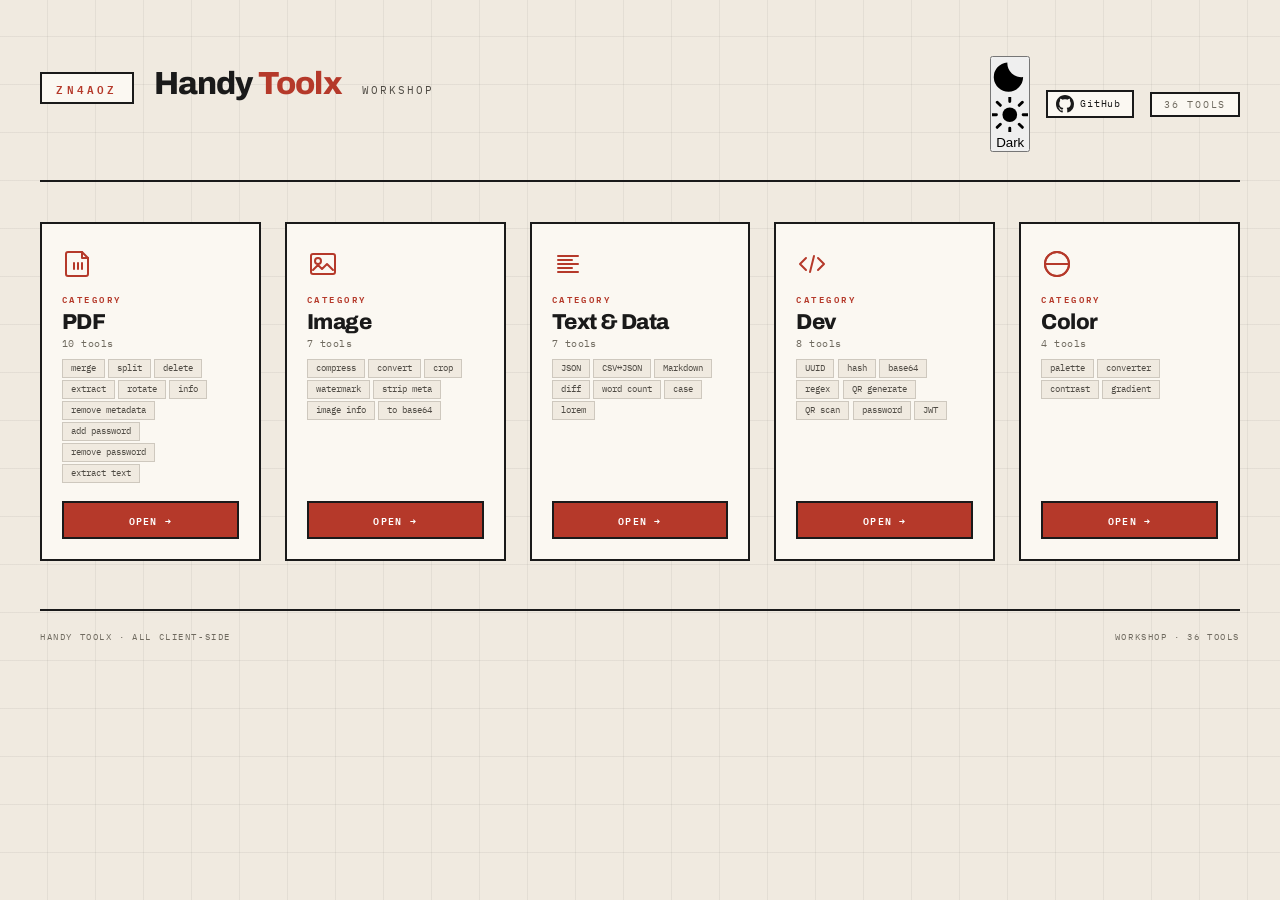
==== index.html @ 91d3573e "Update index.html" ====
<!DOCTYPE html>
<html lang="en">
<head>
    <meta charset="UTF-8" />
    <meta name="viewport" content="width=device-width, initial-scale=1.0" />
    <title>Handy Toolx</title>
    <link rel="preconnect" href="https://fonts.googleapis.com">
    <link href="https://fonts.googleapis.com/css2?family=Archivo:wght@400;500;600;700;800;900&family=IBM+Plex+Mono:wght@400;500;600;700&display=swap" rel="stylesheet" />
    <script src="assets/js/theme.js"></script>
    <style>
        :root{--bg:#F0EAE0;--ink:#1a1a1a;--ink2:#4f4b44;--ink3:#6f6a5f;--rust:#B5392A;--paper:#FBF8F2;--mono:'IBM Plex Mono','SF Mono',monospace;--sans:'Archivo',system-ui,sans-serif;--grid:repeating-linear-gradient(0deg,transparent,transparent 47px,rgba(26,26,26,.06)47px,rgba(26,26,26,.06)48px),repeating-linear-gradient(90deg,transparent,transparent 47px,rgba(26,26,26,.06)47px,rgba(26,26,26,.06)48px)}
        *{margin:0;padding:0;box-sizing:border-box}
        body{background:var(--bg);background-image:var(--grid);font-family:var(--sans);color:var(--ink);padding:2rem 1.5rem;min-height:100vh}
        .app{max-width:1200px;margin:0 auto}
        .header{display:flex;justify-content:space-between;align-items:baseline;padding:1.5rem 0 1.75rem;border-bottom:2px solid var(--ink);margin-bottom:2.5rem;flex-wrap:wrap;gap:1rem}
        .header-left{display:flex;align-items:baseline;gap:1.25rem;flex-wrap:wrap}
        .brand-tag{font-family:var(--mono);font-weight:600;font-size:.7rem;letter-spacing:.28em;text-transform:uppercase;color:var(--rust);border:2px solid var(--ink);padding:.3rem .9rem;background:var(--paper)}
        .brand-title{font-weight:800;font-size:2rem;letter-spacing:-.025em}
        .brand-title .rust{color:var(--rust)}
        .brand-sub{font-family:var(--mono);font-size:.7rem;color:var(--ink2);letter-spacing:.18em;text-transform:uppercase}
        .header-right{display:flex;align-items:center;gap:1rem;flex-wrap:wrap}
        .header-meta{font-family:var(--mono);font-size:.6rem;color:var(--ink3);letter-spacing:.18em;text-transform:uppercase;border:2px solid var(--ink);padding:.25rem .75rem;background:var(--paper)}
        .github-link{display:flex;align-items:center;gap:.4rem;font-family:var(--mono);font-size:.6rem;letter-spacing:.08em;color:var(--ink);border:2px solid var(--ink);padding:.2rem .7rem .2rem .5rem;background:var(--paper);text-decoration:none;transition:background .2s,color .2s;line-height:1}
        .github-link:hover{background:var(--ink);color:var(--paper)}
        .github-link:hover .github-icon path{fill:var(--paper)}
        .github-icon{width:18px;height:18px;display:block;flex-shrink:0}
        .github-icon path{fill:var(--ink);transition:fill .2s}
        .deck{display:grid;grid-template-columns:repeat(auto-fill,minmax(220px,1fr));gap:1.5rem}
        .card{background:var(--paper);border:2px solid var(--ink);padding:1.5rem 1.25rem 1.25rem;display:flex;flex-direction:column;transition:transform .2s,box-shadow .2s}
        .card:hover{transform:translateY(-4px);box-shadow:0 8px 0 0 var(--ink)}
        .card-icon svg{width:32px;height:32px;stroke:var(--rust);fill:none;stroke-width:2;stroke-linecap:round;stroke-linejoin:round;margin-bottom:.5rem}
        .card-label{font-family:var(--mono);font-weight:600;font-size:.55rem;letter-spacing:.28em;text-transform:uppercase;color:var(--rust);margin-bottom:.2rem}
        .card-title{font-weight:800;font-size:1.35rem;letter-spacing:-.025em;margin-bottom:.15rem}
        .card-count{font-family:var(--mono);font-size:.6rem;color:var(--ink3);margin-bottom:.6rem;letter-spacing:.05em}
        .card-tools{font-family:var(--mono);font-size:.6rem;color:var(--ink2);line-height:1.7;margin-bottom:1rem;flex:1}
        .card-tools span{display:inline-block;background:var(--bg);padding:.05rem .5rem;margin:0 .2rem .15rem 0;border:1px solid #cec8be;font-size:.55rem}
        .card-action{font-family:var(--mono);font-weight:600;font-size:.65rem;text-transform:uppercase;letter-spacing:.12em;color:#fff;background:var(--rust);border:2px solid var(--ink);padding:.5rem 1rem;text-align:center;text-decoration:none;width:100%;transition:background .2s;cursor:pointer}
        .card-action:hover{background:var(--ink)}
        .footer{margin-top:3rem;padding-top:1.25rem;border-top:2px solid var(--ink);font-family:var(--mono);font-size:.55rem;color:var(--ink3);letter-spacing:.18em;text-transform:uppercase;display:flex;justify-content:space-between;flex-wrap:wrap;gap:.5rem}
        @media(max-width:640px){body{padding:1rem}.brand-title{font-size:1.5rem}.deck{grid-template-columns:1fr}}
        body{transition:background-color .2s,color .2s}
    </style>
    <link rel="stylesheet" href="assets/css/theme.css">
</head>
<body>
<div class="app">
    <header class="header">
        <div class="header-left">
            <span class="brand-tag">Zn4AoZ</span>
            <span class="brand-title">Handy <span class="rust">Toolx</span></span>
            <span class="brand-sub">workshop</span>
        </div>
        <div class="header-right">
            <button class="theme-toggle" id="themeToggle" type="button" aria-pressed="false" title="Switch to dark mode">
                <svg class="icon icon-moon" viewBox="0 0 16 16" fill="currentColor"><path d="M14 8.6A6.4 6.4 0 0 1 6.9 2 6.6 6.6 0 1 0 14 8.6z"/></svg>
                <svg class="icon icon-sun" viewBox="0 0 16 16" fill="currentColor"><circle cx="8" cy="8" r="3.3"/><path d="M8 0v2M8 14v2M16 8h-2M2 8H0M13.66 2.34l-1.42 1.42M3.76 12.24l-1.42 1.42M13.66 13.66l-1.42-1.42M3.76 3.76 2.34 2.34" stroke="currentColor" stroke-width="1.3" stroke-linecap="round"/></svg>
                <span id="themeToggleLabel">Dark</span>
            </button>
            <a href="https://github.com/Zn4AoZ/Handy-Toolx" class="github-link" target="_blank" rel="noopener noreferrer">
                <svg class="github-icon" viewBox="0 0 16 16"><path d="M8 0C3.58 0 0 3.58 0 8c0 3.54 2.29 6.53 5.47 7.59.4.07.55-.17.55-.38 0-.19-.01-.82-.01-1.49-2.01.37-2.53-.49-2.69-.94-.09-.23-.48-.94-.82-1.13-.28-.15-.68-.52-.01-.53.63-.01 1.08.58 1.23.82.72 1.21 1.87.87 2.33.66.07-.52.28-.87.51-1.07-1.78-.2-3.64-.89-3.64-3.95 0-.87.31-1.59.82-2.15-.08-.2-.36-1.02.08-2.12 0 0 .67-.21 2.2.82.64-.18 1.32-.27 2-.27.68 0 1.36.09 2 .27 1.53-1.04 2.2-.82 2.2-.82.44 1.1.16 1.92.08 2.12.51.56.82 1.27.82 2.15 0 3.07-1.87 3.75-3.65 3.95.29.25.54.73.54 1.48 0 1.07-.01 1.93-.01 2.2 0 .21.15.46.55.38A8.013 8.013 0 0016 8c0-4.42-3.58-8-8-8z"/></svg>
                <span>GitHub</span>
            </a>
            <span class="header-meta">36 tools</span>
        </div>
    </header>

    <div class="deck">
        <div class="card">
            <div class="card-icon"><svg viewBox="0 0 32 32"><path d="M6 4h14l6 6v16a2 2 0 0 1-2 2H6a2 2 0 0 1-2-2V6a2 2 0 0 1 2-2z"/><path d="M20 4v6h6"/><path d="M12 15v6"/><path d="M16 15v6"/><path d="M20 15v6"/></svg></div>
            <div class="card-label">category</div>
            <div class="card-title">PDF</div>
            <div class="card-count">10 tools</div>
            <div class="card-tools"><span>merge</span><span>split</span><span>delete</span><span>extract</span><span>rotate</span><span>info</span><span>remove metadata</span><span>add password</span><span>remove password</span><span>extract text</span></div>
            <a href="tool-pages/pdf.html" class="card-action">open →</a>
        </div>
        <div class="card">
            <div class="card-icon"><svg viewBox="0 0 32 32"><rect x="4" y="6" width="24" height="20" rx="2"/><circle cx="11" cy="13" r="3"/><path d="M26 22l-6-6-5 5-4-4-5 5"/></svg></div>
            <div class="card-label">category</div>
            <div class="card-title">Image</div>
            <div class="card-count">7 tools</div>
            <div class="card-tools"><span>compress</span><span>convert</span><span>crop</span><span>watermark</span><span>strip meta</span><span>image info</span><span>to base64</span></div>
            <a href="tool-pages/image.html" class="card-action">open →</a>
        </div>
        <div class="card">
            <div class="card-icon"><svg viewBox="0 0 32 32"><path d="M6 8h20"/><path d="M6 12h14"/><path d="M6 16h20"/><path d="M6 20h14"/><path d="M6 24h20"/></svg></div>
            <div class="card-label">category</div>
            <div class="card-title">Text &amp; Data</div>
            <div class="card-count">7 tools</div>
            <div class="card-tools"><span>JSON</span><span>CSV↔JSON</span><span>Markdown</span><span>diff</span><span>word count</span><span>case</span><span>lorem</span></div>
            <a href="tool-pages/text-data.html" class="card-action">open →</a>
        </div>
        <div class="card">
            <div class="card-icon"><svg viewBox="0 0 32 32"><polyline points="10 10 4 16 10 22"/><polyline points="22 10 28 16 22 22"/><line x1="18" y1="8" x2="14" y2="24"/></svg></div>
            <div class="card-label">category</div>
            <div class="card-title">Dev</div>
            <div class="card-count">8 tools</div>
            <div class="card-tools"><span>UUID</span><span>hash</span><span>base64</span><span>regex</span><span>QR generate</span><span>QR scan</span><span>password</span><span>JWT</span></div>
            <a href="tool-pages/dev.html" class="card-action">open →</a>
        </div>
        <div class="card">
            <div class="card-icon"><svg viewBox="0 0 32 32"><circle cx="16" cy="16" r="12"/><path d="M16 4a12 12 0 0 1 0 24"/><path d="M16 4a12 12 0 0 0 0 24"/><path d="M4 16h24"/></svg></div>
            <div class="card-label">category</div>
            <div class="card-title">Color</div>
            <div class="card-count">4 tools</div>
            <div class="card-tools"><span>palette</span><span>converter</span><span>contrast</span><span>gradient</span></div>
            <a href="tool-pages/color.html" class="card-action">open →</a>
        </div>
    </div>

    <div class="footer">
        <span>Handy Toolx · all client-side</span>
        <span>workshop · 36 tools</span>
    </div>
</div>
</body>
</html>
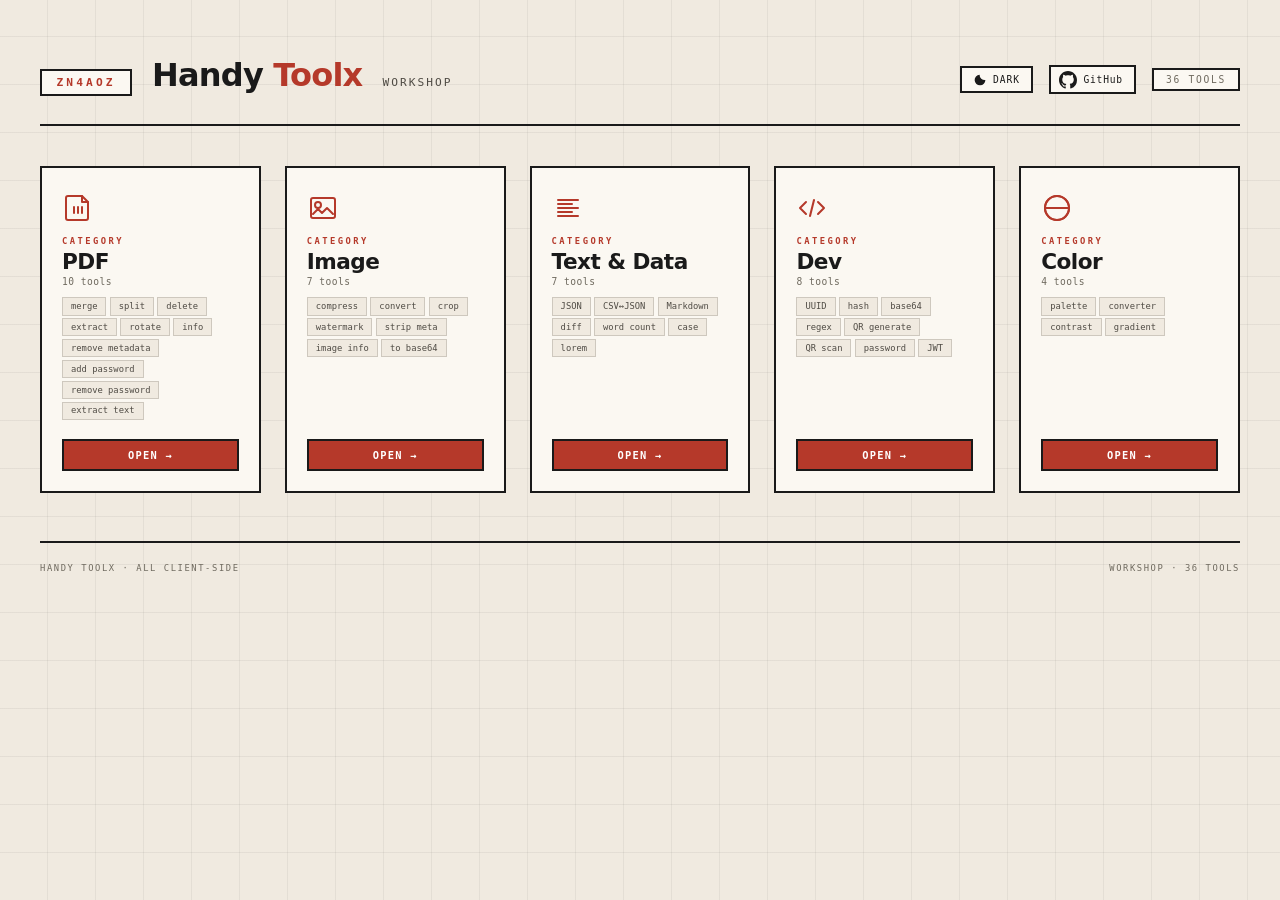
==== commit a059de1e: "Update index.html" ====
--- a/index.html
+++ b/index.html
@@ -4,8 +4,6 @@
     <meta charset="UTF-8" />
     <meta name="viewport" content="width=device-width, initial-scale=1.0" />
     <title>Handy Toolx</title>
-    <link rel="preconnect" href="https://fonts.googleapis.com">
-    <link href="https://fonts.googleapis.com/css2?family=Archivo:wght@400;500;600;700;800;900&family=IBM+Plex+Mono:wght@400;500;600;700&display=swap" rel="stylesheet" />
     <script src="assets/js/theme.js"></script>
     <style>
         :root{--bg:#F0EAE0;--ink:#1a1a1a;--ink2:#4f4b44;--ink3:#6f6a5f;--rust:#B5392A;--paper:#FBF8F2;--mono:'IBM Plex Mono','SF Mono',monospace;--sans:'Archivo',system-ui,sans-serif;--grid:repeating-linear-gradient(0deg,transparent,transparent 47px,rgba(26,26,26,.06)47px,rgba(26,26,26,.06)48px),repeating-linear-gradient(90deg,transparent,transparent 47px,rgba(26,26,26,.06)47px,rgba(26,26,26,.06)48px)}
--- a/assets/css/theme.css
+++ b/assets/css/theme.css
@@ -0,0 +1,138 @@
+/* Handy Toolx — shared theme + component styles, loaded on every page
+   after the page's own inline <style> so the dark-mode variables can
+   win the cascade. */
+
+html[data-theme="dark"] {
+  --bg: #17161a;
+  --ink: #ece7da;
+  --ink2: #bdb6a4;
+  --ink3: #8b8474;
+  --rust: #e0644c;
+  --rust-soft: rgba(224, 100, 76, .14);
+  --paper: #211f22;
+  --grid: repeating-linear-gradient(0deg, transparent, transparent 47px, rgba(255, 255, 255, .05) 47px, rgba(255, 255, 255, .05) 48px),
+          repeating-linear-gradient(90deg, transparent, transparent 47px, rgba(255, 255, 255, .05) 47px, rgba(255, 255, 255, .05) 48px);
+}
+html[data-theme="dark"] body { color-scheme: dark; }
+html[data-theme="dark"] .github-icon path { fill: var(--ink); }
+html[data-theme="dark"] .preview-box { background: #0f0e11; color: #ece7da; }
+html[data-theme="dark"] #qrBox,
+html[data-theme="dark"] .qr-canvas-wrap { background: #fff; }
+html[data-theme="dark"] .card:hover,
+html[data-theme="dark"] .app { box-shadow: none; }
+
+/* Theme toggle button */
+.theme-toggle {
+  display: inline-flex; align-items: center; gap: .4rem;
+  font-family: var(--mono); font-size: .6rem; letter-spacing: .1em; text-transform: uppercase;
+  color: var(--ink); border: 2px solid var(--ink); background: var(--paper);
+  padding: .3rem .7rem; cursor: pointer; transition: background .15s, color .15s;
+}
+.theme-toggle:hover { background: var(--ink); color: var(--paper); }
+.theme-toggle .icon { width: 13px; height: 13px; display: block; flex-shrink: 0; }
+.theme-toggle .icon-sun { display: none; }
+html[data-theme="dark"] .theme-toggle .icon-moon { display: none; }
+html[data-theme="dark"] .theme-toggle .icon-sun { display: block; }
+
+/* Accumulating file-picker chips */
+.ht-file-chips { display: flex; flex-wrap: wrap; gap: .4rem; margin-top: .5rem; position: relative; }
+.ht-chip {
+  display: inline-flex; align-items: center; gap: .35rem;
+  font-family: var(--mono); font-size: .6rem; color: var(--ink);
+  background: var(--bg); border: 2px solid var(--ink); padding: .2rem .3rem .2rem .55rem;
+  max-width: 220px;
+}
+.ht-chip-label { overflow: hidden; text-overflow: ellipsis; white-space: nowrap; }
+.ht-chip-x {
+  font-family: var(--sans); line-height: 1; font-size: .95rem; font-weight: 700;
+  color: var(--ink); background: transparent; border: none; cursor: pointer;
+  padding: 0 .15rem; transition: color .15s;
+}
+.ht-chip-x:hover { color: var(--rust); }
+.ht-file-pill {
+  font-family: var(--mono); font-size: .62rem; letter-spacing: .04em; color: var(--ink);
+  background: var(--bg); border: 2px solid var(--ink); padding: .3rem .65rem; cursor: pointer;
+}
+.ht-file-pill:hover { background: var(--rust-soft); }
+.ht-file-pill-clear { border: 2px solid var(--ink); background: var(--bg); }
+.ht-file-dropdown {
+  position: absolute; top: calc(100% + .35rem); left: 0; z-index: 20;
+  background: var(--paper); border: 2px solid var(--ink); min-width: 260px; max-width: 340px;
+  max-height: 260px; overflow-y: auto; box-shadow: 4px 4px 0 0 var(--ink);
+}
+.ht-file-dropdown-row {
+  display: flex; align-items: center; gap: .5rem; padding: .35rem .6rem;
+  border-bottom: 1px solid rgba(128, 128, 128, .25); font-family: var(--mono); font-size: .6rem;
+}
+.ht-file-dropdown-name { flex: 1; overflow: hidden; text-overflow: ellipsis; white-space: nowrap; color: var(--ink); }
+.ht-file-dropdown-size { color: var(--ink3); flex-shrink: 0; }
+.ht-file-dropdown-clear {
+  width: 100%; font-family: var(--mono); font-size: .6rem; text-transform: uppercase; letter-spacing: .08em;
+  padding: .5rem; border: none; background: var(--bg); color: var(--rust); cursor: pointer;
+}
+.ht-file-dropdown-clear:hover { background: var(--rust); color: #fff; }
+
+/* Output "view" / "copy" affordances, used next to download buttons */
+.action.ghost { background: transparent; color: var(--ink); border: 2px dashed var(--ink); }
+.action.ghost:hover { background: var(--bg); }
+.output-actions { display: flex; flex-wrap: wrap; gap: .5rem; margin-top: .75rem; }
+.file-result {
+  margin-top: .85rem; border: 2px solid var(--ink); background: var(--bg); padding: .6rem .75rem;
+  display: flex; align-items: center; gap: .6rem; flex-wrap: wrap;
+}
+.file-result .fr-name { font-family: var(--mono); font-size: .65rem; flex: 1; min-width: 120px; overflow-wrap: anywhere; }
+.file-result .fr-meta { font-family: var(--mono); font-size: .58rem; color: var(--ink3); }
+.file-result-list { display: flex; flex-direction: column; gap: .5rem; margin-top: .75rem; }
+
+/* Grid items (row2/row3 columns holding textareas, preview boxes, etc.)
+   default to a content-based min-width, so a single long unbroken line
+   (URL, code, base64 blob...) can force the whole two-column layout to
+   stretch past the viewport instead of wrapping/scrolling inside its
+   own box. Constraining min-width lets the intended overflow rules on
+   the children actually take effect. */
+.row2 > div, .row3 > div { min-width: 0; }
+
+/* Markdown preview: keep long unbroken lines / code blocks contained
+   and scrollable instead of blowing out the layout, and let the block
+   grow with content rather than clipping awkwardly. */
+.preview-box {
+  min-height: 120px;
+  height: auto;
+  max-height: 65vh;
+  overflow-y: auto;
+  overflow-x: hidden;
+  overflow-wrap: anywhere;
+  word-break: break-word;
+}
+.preview-box * { max-width: 100%; }
+.preview-box img { height: auto; }
+.preview-box pre {
+  overflow-x: auto;
+  white-space: pre;
+  background: rgba(128, 128, 128, .12);
+  padding: .6rem .75rem;
+  border-radius: 3px;
+}
+.preview-box pre code { white-space: pre; overflow-wrap: normal; word-break: normal; }
+.preview-box code {
+  overflow-wrap: anywhere;
+  word-break: break-word;
+  background: rgba(128, 128, 128, .15);
+  padding: .1em .3em;
+  border-radius: 3px;
+}
+.preview-box table { display: block; overflow-x: auto; border-collapse: collapse; }
+.preview-box th, .preview-box td { border: 1px solid rgba(128, 128, 128, .35); padding: .3rem .5rem; }
+
+/* QR scan */
+.qr-scan-drop {
+  margin-top: .75rem; border: 2px dashed var(--ink); padding: 1.25rem; text-align: center;
+  font-family: var(--mono); font-size: .65rem; color: var(--ink2); cursor: pointer; background: var(--bg);
+}
+.qr-scan-drop:hover { background: var(--rust-soft); }
+.qr-scan-drop.drag { background: var(--rust-soft); border-color: var(--rust); }
+.qr-scan-preview { max-width: 260px; margin-top: .75rem; border: 2px solid var(--ink); display: none; }
+.qr-result-box {
+  margin-top: .75rem; border: 2px solid var(--ink); background: var(--bg); padding: .6rem .8rem;
+  font-family: var(--mono); font-size: .7rem; word-break: break-word; display: none;
+}
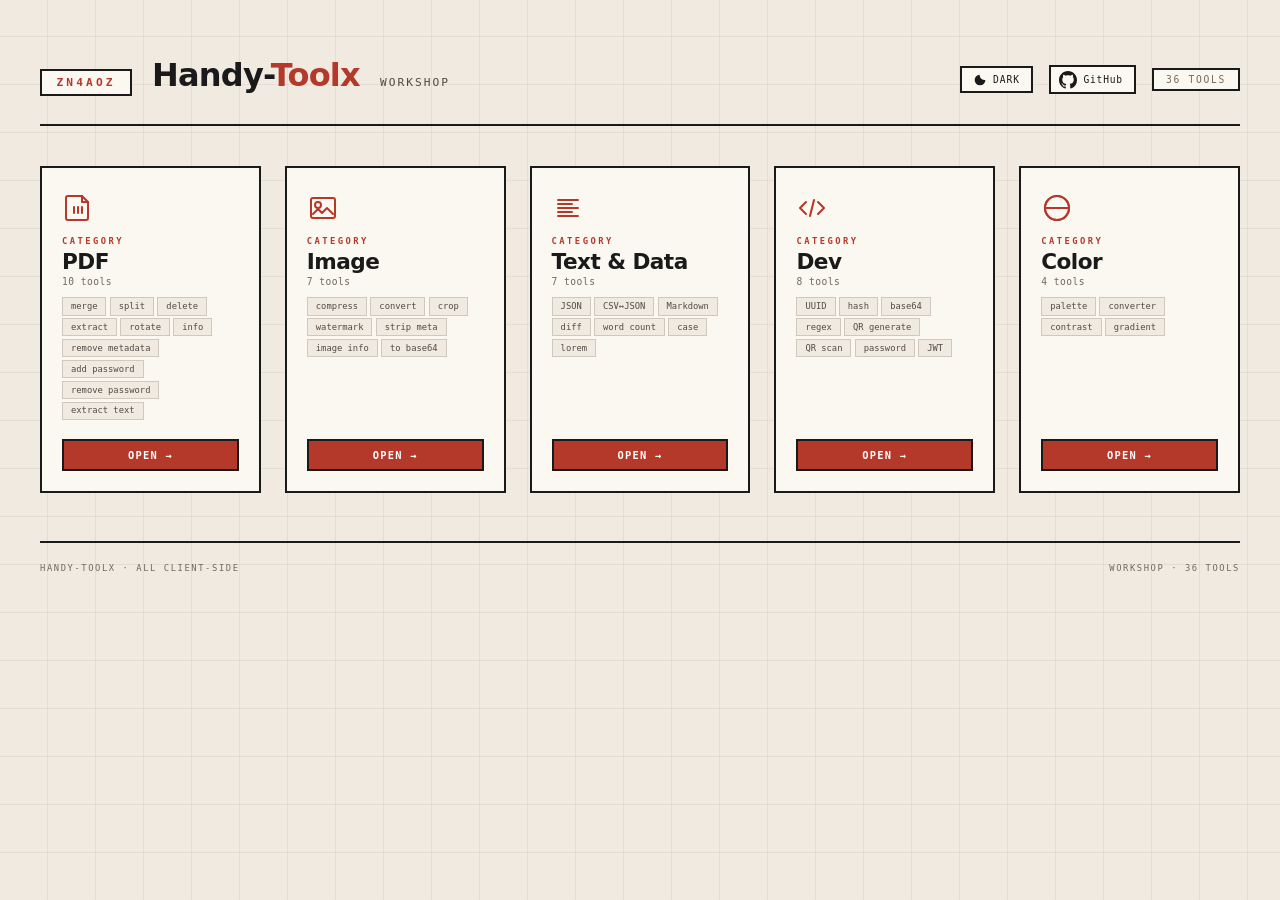
==== commit c2cd35e9: "Update index.html" ====
--- a/index.html
+++ b/index.html
@@ -3,7 +3,7 @@
 <head>
     <meta charset="UTF-8" />
     <meta name="viewport" content="width=device-width, initial-scale=1.0" />
-    <title>Handy Toolx</title>
+    <title>Handy-Toolx</title>
     <script src="assets/js/theme.js"></script>
     <style>
         :root{--bg:#F0EAE0;--ink:#1a1a1a;--ink2:#4f4b44;--ink3:#6f6a5f;--rust:#B5392A;--paper:#FBF8F2;--mono:'IBM Plex Mono','SF Mono',monospace;--sans:'Archivo',system-ui,sans-serif;--grid:repeating-linear-gradient(0deg,transparent,transparent 47px,rgba(26,26,26,.06)47px,rgba(26,26,26,.06)48px),repeating-linear-gradient(90deg,transparent,transparent 47px,rgba(26,26,26,.06)47px,rgba(26,26,26,.06)48px)}
@@ -45,7 +45,7 @@
     <header class="header">
         <div class="header-left">
             <span class="brand-tag">Zn4AoZ</span>
-            <span class="brand-title">Handy <span class="rust">Toolx</span></span>
+            <span class="brand-title">Handy-<span class="rust">Toolx</span></span>
             <span class="brand-sub">workshop</span>
         </div>
         <div class="header-right">
@@ -106,7 +106,7 @@
     </div>
 
     <div class="footer">
-        <span>Handy Toolx · all client-side</span>
+        <span>Handy-Toolx · all client-side</span>
         <span>workshop · 36 tools</span>
     </div>
 </div>
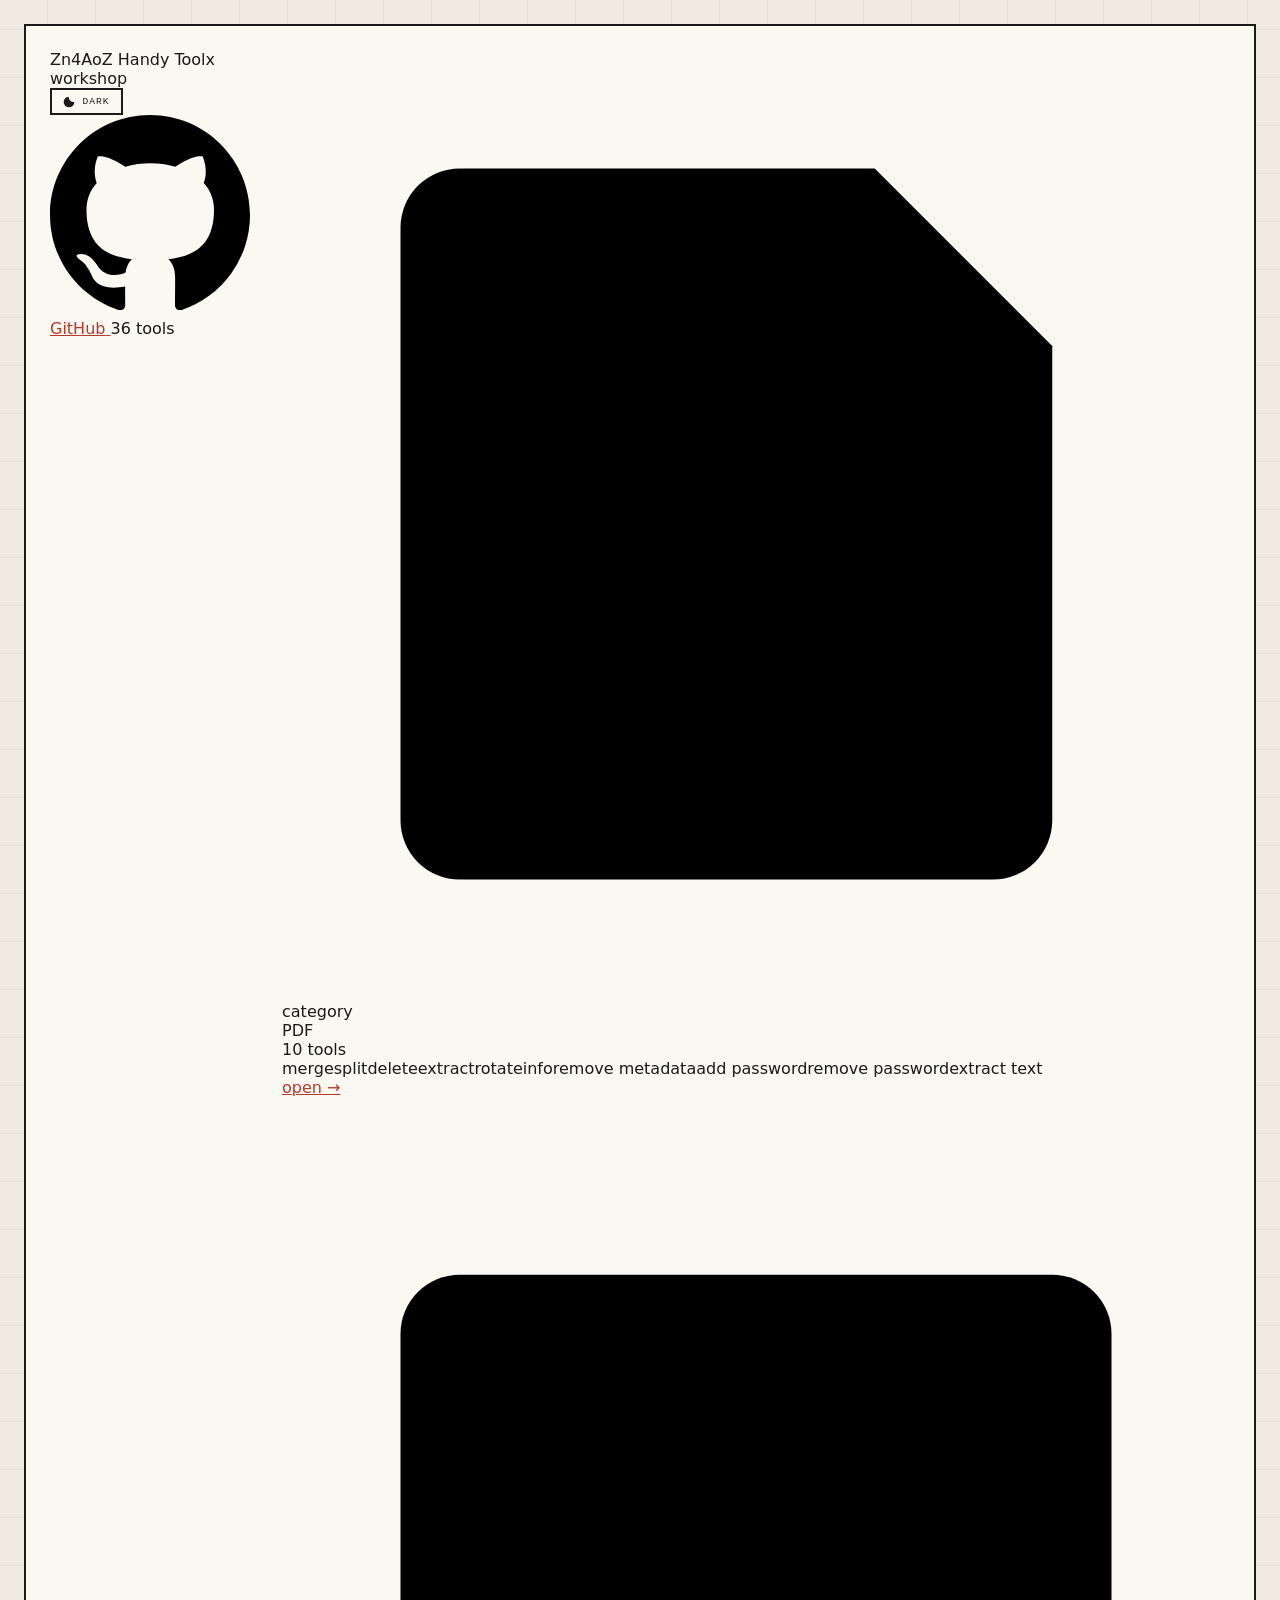
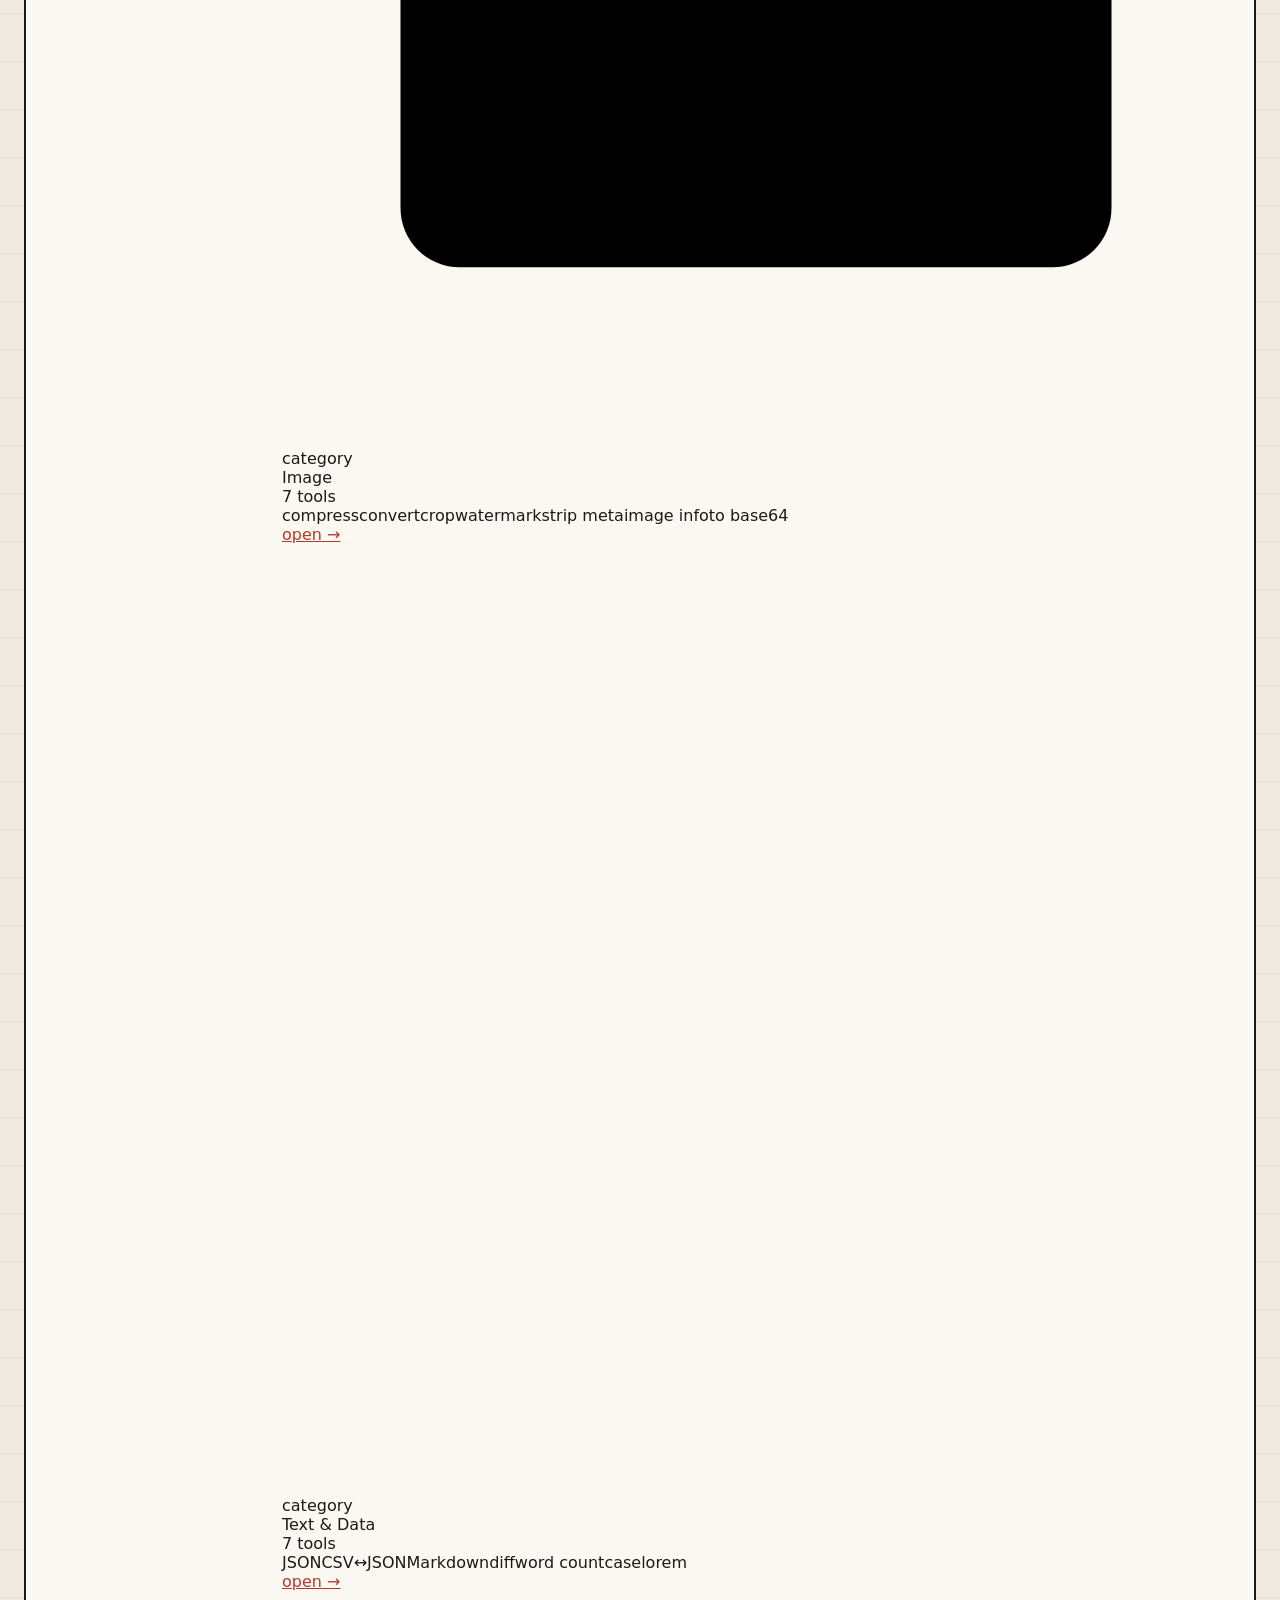
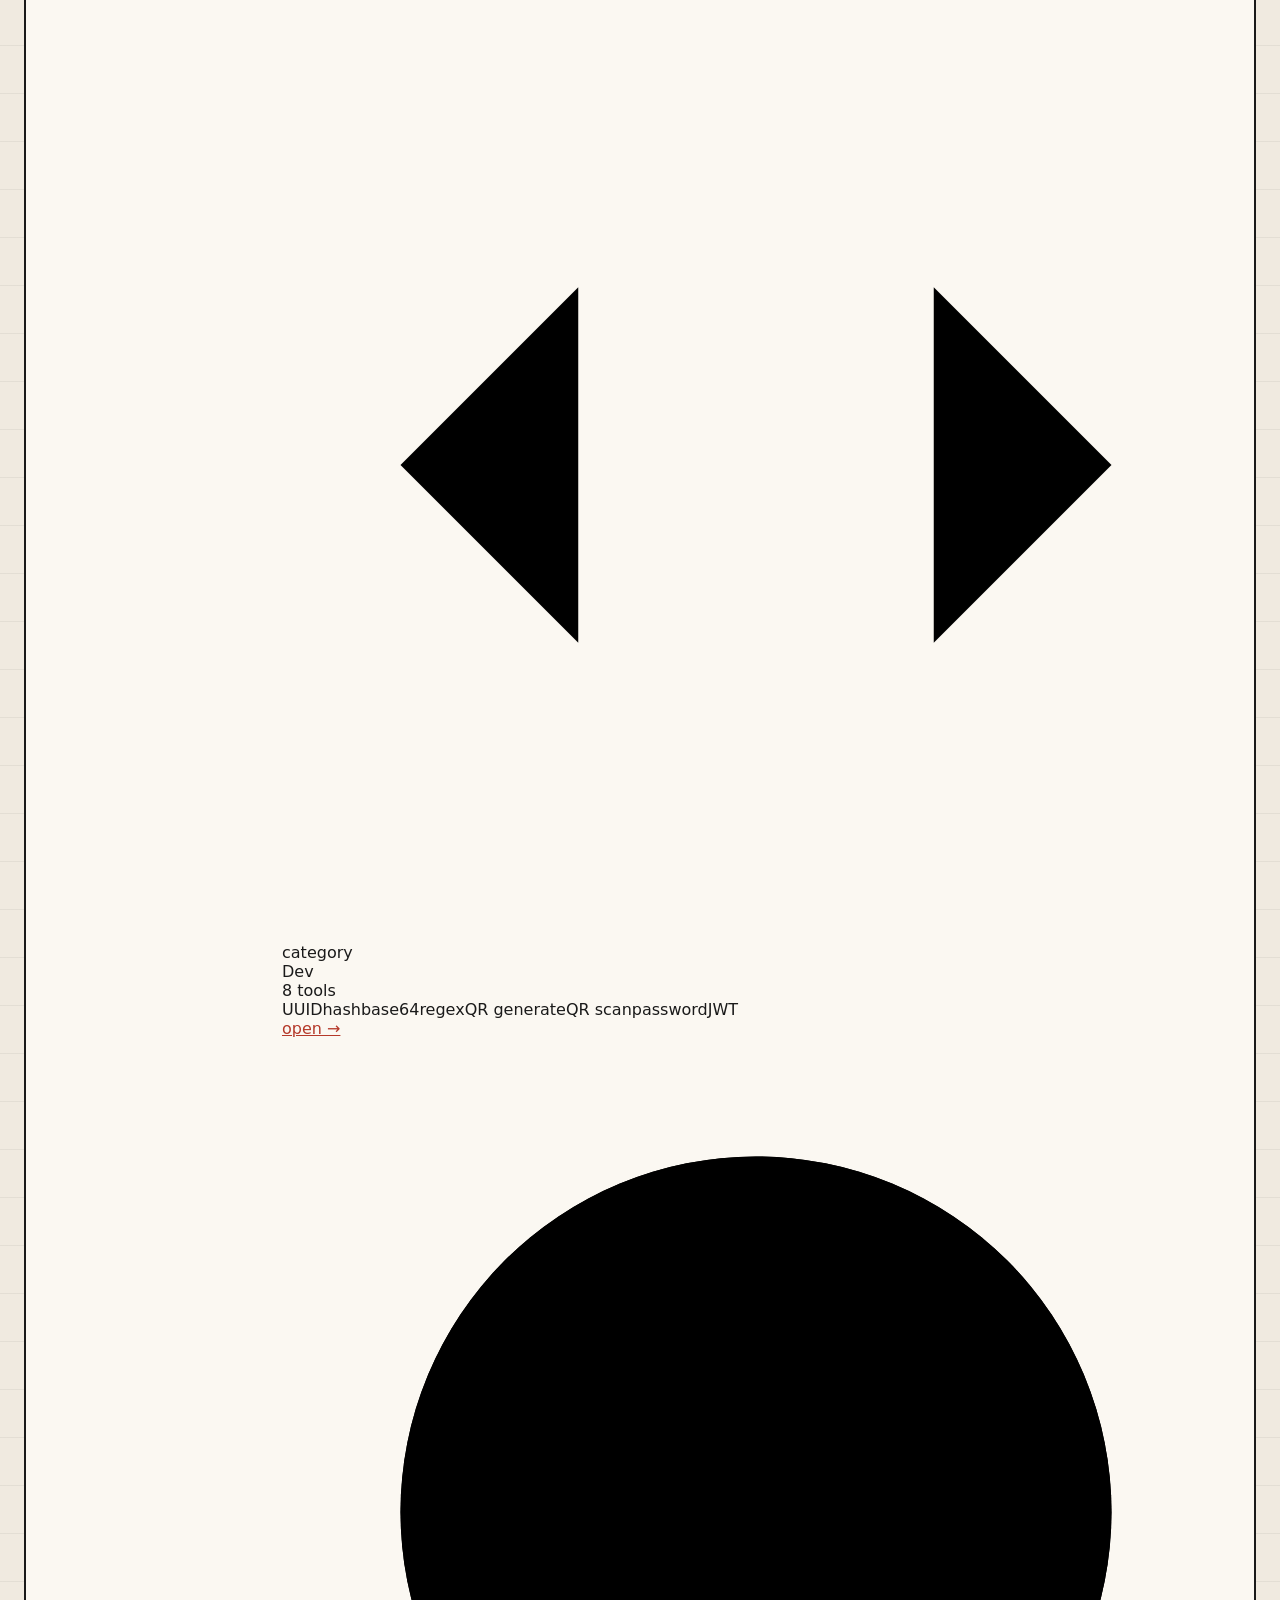
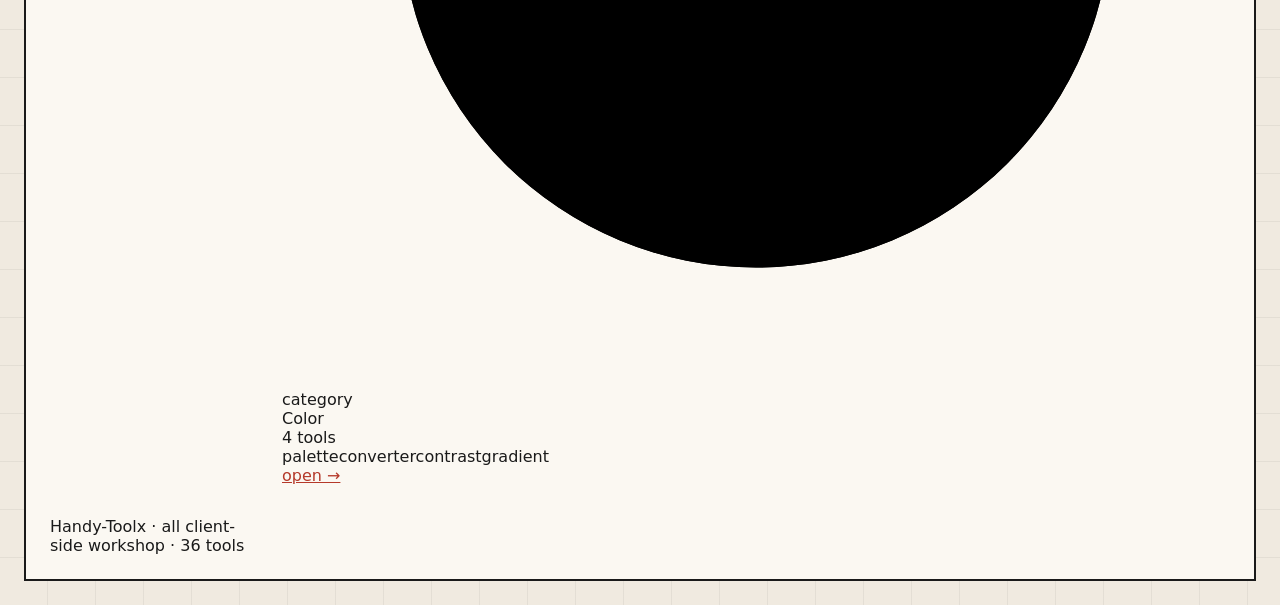
==== commit 906eeed3: "Fix landing page index.html - integrate shared theme.css + remove conflicting inline styles" ====
--- a/index.html
+++ b/index.html
@@ -3,41 +3,8 @@
 <head>
     <meta charset="UTF-8" />
     <meta name="viewport" content="width=device-width, initial-scale=1.0" />
-    <title>Handy-Toolx</title>
+    <title>Handy Toolx</title>
     <script src="assets/js/theme.js"></script>
-    <style>
-        :root{--bg:#F0EAE0;--ink:#1a1a1a;--ink2:#4f4b44;--ink3:#6f6a5f;--rust:#B5392A;--paper:#FBF8F2;--mono:'IBM Plex Mono','SF Mono',monospace;--sans:'Archivo',system-ui,sans-serif;--grid:repeating-linear-gradient(0deg,transparent,transparent 47px,rgba(26,26,26,.06)47px,rgba(26,26,26,.06)48px),repeating-linear-gradient(90deg,transparent,transparent 47px,rgba(26,26,26,.06)47px,rgba(26,26,26,.06)48px)}
-        *{margin:0;padding:0;box-sizing:border-box}
-        body{background:var(--bg);background-image:var(--grid);font-family:var(--sans);color:var(--ink);padding:2rem 1.5rem;min-height:100vh}
-        .app{max-width:1200px;margin:0 auto}
-        .header{display:flex;justify-content:space-between;align-items:baseline;padding:1.5rem 0 1.75rem;border-bottom:2px solid var(--ink);margin-bottom:2.5rem;flex-wrap:wrap;gap:1rem}
-        .header-left{display:flex;align-items:baseline;gap:1.25rem;flex-wrap:wrap}
-        .brand-tag{font-family:var(--mono);font-weight:600;font-size:.7rem;letter-spacing:.28em;text-transform:uppercase;color:var(--rust);border:2px solid var(--ink);padding:.3rem .9rem;background:var(--paper)}
-        .brand-title{font-weight:800;font-size:2rem;letter-spacing:-.025em}
-        .brand-title .rust{color:var(--rust)}
-        .brand-sub{font-family:var(--mono);font-size:.7rem;color:var(--ink2);letter-spacing:.18em;text-transform:uppercase}
-        .header-right{display:flex;align-items:center;gap:1rem;flex-wrap:wrap}
-        .header-meta{font-family:var(--mono);font-size:.6rem;color:var(--ink3);letter-spacing:.18em;text-transform:uppercase;border:2px solid var(--ink);padding:.25rem .75rem;background:var(--paper)}
-        .github-link{display:flex;align-items:center;gap:.4rem;font-family:var(--mono);font-size:.6rem;letter-spacing:.08em;color:var(--ink);border:2px solid var(--ink);padding:.2rem .7rem .2rem .5rem;background:var(--paper);text-decoration:none;transition:background .2s,color .2s;line-height:1}
-        .github-link:hover{background:var(--ink);color:var(--paper)}
-        .github-link:hover .github-icon path{fill:var(--paper)}
-        .github-icon{width:18px;height:18px;display:block;flex-shrink:0}
-        .github-icon path{fill:var(--ink);transition:fill .2s}
-        .deck{display:grid;grid-template-columns:repeat(auto-fill,minmax(220px,1fr));gap:1.5rem}
-        .card{background:var(--paper);border:2px solid var(--ink);padding:1.5rem 1.25rem 1.25rem;display:flex;flex-direction:column;transition:transform .2s,box-shadow .2s}
-        .card:hover{transform:translateY(-4px);box-shadow:0 8px 0 0 var(--ink)}
-        .card-icon svg{width:32px;height:32px;stroke:var(--rust);fill:none;stroke-width:2;stroke-linecap:round;stroke-linejoin:round;margin-bottom:.5rem}
-        .card-label{font-family:var(--mono);font-weight:600;font-size:.55rem;letter-spacing:.28em;text-transform:uppercase;color:var(--rust);margin-bottom:.2rem}
-        .card-title{font-weight:800;font-size:1.35rem;letter-spacing:-.025em;margin-bottom:.15rem}
-        .card-count{font-family:var(--mono);font-size:.6rem;color:var(--ink3);margin-bottom:.6rem;letter-spacing:.05em}
-        .card-tools{font-family:var(--mono);font-size:.6rem;color:var(--ink2);line-height:1.7;margin-bottom:1rem;flex:1}
-        .card-tools span{display:inline-block;background:var(--bg);padding:.05rem .5rem;margin:0 .2rem .15rem 0;border:1px solid #cec8be;font-size:.55rem}
-        .card-action{font-family:var(--mono);font-weight:600;font-size:.65rem;text-transform:uppercase;letter-spacing:.12em;color:#fff;background:var(--rust);border:2px solid var(--ink);padding:.5rem 1rem;text-align:center;text-decoration:none;width:100%;transition:background .2s;cursor:pointer}
-        .card-action:hover{background:var(--ink)}
-        .footer{margin-top:3rem;padding-top:1.25rem;border-top:2px solid var(--ink);font-family:var(--mono);font-size:.55rem;color:var(--ink3);letter-spacing:.18em;text-transform:uppercase;display:flex;justify-content:space-between;flex-wrap:wrap;gap:.5rem}
-        @media(max-width:640px){body{padding:1rem}.brand-title{font-size:1.5rem}.deck{grid-template-columns:1fr}}
-        body{transition:background-color .2s,color .2s}
-    </style>
     <link rel="stylesheet" href="assets/css/theme.css">
 </head>
 <body>
@@ -45,7 +12,7 @@
     <header class="header">
         <div class="header-left">
             <span class="brand-tag">Zn4AoZ</span>
-            <span class="brand-title">Handy-<span class="rust">Toolx</span></span>
+            <span class="brand-title">Handy <span class="rust">Toolx</span></span>
             <span class="brand-sub">workshop</span>
         </div>
         <div class="header-right">
--- a/assets/css/theme.css
+++ b/assets/css/theme.css
@@ -1,6 +1,56 @@
-/* Handy Toolx — shared theme + component styles, loaded on every page
-   after the page's own inline <style> so the dark-mode variables can
-   win the cascade. */
+/* Handy Toolx — shared theme + component styles, loaded on every page.
+   Page-specific <style> blocks come AFTER this file's <link> so a page
+   can still override anything here (e.g. text-data.html's smaller
+   sidebar nav font) with a same-specificity rule later in the cascade. */
+
+:root{--bg:#F0EAE0;--ink:#1a1a1a;--ink2:#4f4b44;--ink3:#6f6a5f;--rust:#B5392A;--rust-soft:rgba(181,57,42,.08);--paper:#FBF8F2;--mono:'IBM Plex Mono','SF Mono',monospace;--sans:'Archivo',system-ui,sans-serif;--grid:repeating-linear-gradient(0deg,transparent,transparent 47px,rgba(26,26,26,.06)47px,rgba(26,26,26,.06)48px),repeating-linear-gradient(90deg,transparent,transparent 47px,rgba(26,26,26,.06)47px,rgba(26,26,26,.06)48px);--sidebar:200px}
+@font-face{font-family:Archivo;src:url(../assets/fonts/archivo-variable.woff2)format('woff2');font-weight:400 900;font-display:swap}
+@font-face{font-family:'IBM Plex Mono';src:url(../assets/fonts/ibm-plex-mono-variable.woff2)format('woff2');font-weight:400 700;font-display:swap}
+*{margin:0;padding:0;box-sizing:border-box}
+body{background:var(--bg);background-image:var(--grid);font-family:var(--sans);color:var(--ink);padding:1.5rem;min-height:100vh;transition:background-color .2s,color .2s}
+a{color:var(--rust)}
+.app{max-width:1400px;margin:0 auto;display:grid;grid-template-columns:var(--sidebar) 1fr;gap:2rem;background:var(--paper);border:2px solid var(--ink);padding:1.5rem;min-height:80vh}
+.sidebar{border-right:2px solid var(--ink);padding-right:1.5rem;display:flex;flex-direction:column}
+.sidebar-header{display:flex;flex-direction:column;gap:.2rem;padding-bottom:1rem;border-bottom:2px solid var(--ink);margin-bottom:1rem}
+.sidebar-header-row{display:flex;justify-content:space-between;align-items:flex-start;gap:.5rem}
+.sidebar-brand{font-family:var(--mono);font-weight:600;font-size:.6rem;letter-spacing:.28em;text-transform:uppercase;color:var(--rust)}
+.sidebar-title{font-weight:800;font-size:1.2rem;letter-spacing:-.025em}
+.sidebar-back{font-family:var(--mono);font-size:.55rem;text-transform:uppercase;letter-spacing:.18em;color:var(--ink3);margin-top:.2rem}
+.sidebar-back:hover{color:var(--rust);text-decoration:none}
+.sidebar-nav{display:flex;flex-direction:column;gap:.1rem;flex:1}
+.sidebar-nav .tool-btn{font-family:var(--mono);font-size:.65rem;text-align:left;padding:.4rem .7rem;border:none;border-left:3px solid transparent;background:transparent;color:var(--ink2);cursor:pointer;transition:background .15s,border-color .15s;letter-spacing:.02em}
+.sidebar-nav .tool-btn:hover{background:var(--bg);color:var(--ink)}
+.sidebar-nav .tool-btn.active{border-left-color:var(--rust);background:var(--rust-soft);color:var(--ink);font-weight:600}
+.main{display:flex;flex-direction:column;min-width:0}
+.main-header{padding-bottom:.75rem;border-bottom:2px solid var(--ink);margin-bottom:1.25rem}
+.main-header h2{font-weight:800;font-size:1.4rem;letter-spacing:-.025em}
+.main-header .desc{font-family:var(--mono);font-size:.65rem;color:var(--ink3);margin-top:.1rem;letter-spacing:.05em}
+.tool-panel{display:none;animation:fadeIn .25s cubic-bezier(.16,1,.3,1)}
+.tool-panel.active{display:block}
+@keyframes fadeIn{from{opacity:0;transform:translateY(6px)}to{opacity:1;transform:translateY(0)}}
+.tool-panel label{font-family:var(--mono);font-size:.65rem;font-weight:600;text-transform:uppercase;letter-spacing:.08em;display:block;margin-top:.9rem;margin-bottom:.2rem;color:var(--ink2)}
+.tool-panel label:first-of-type{margin-top:0}
+.tool-panel input[type=file],.tool-panel input[type=text],.tool-panel input[type=number],.tool-panel select{width:100%;background:var(--paper);border:2px solid var(--ink);padding:.4rem .6rem;font-family:var(--mono);font-size:.7rem;color:var(--ink)}
+.tool-panel input[type=file]{padding:.4rem;cursor:pointer}
+.tool-panel input[type=file]::file-selector-button{font-family:var(--mono);font-size:.6rem;padding:.25rem .75rem;border:2px solid var(--ink);background:var(--bg);color:var(--ink);cursor:pointer;margin-right:.75rem;transition:background .15s}
+.tool-panel input[type=file]::file-selector-button:hover{background:var(--ink);color:var(--paper)}
+.action{margin-top:1.2rem;font-family:var(--mono);font-weight:600;font-size:.65rem;text-transform:uppercase;letter-spacing:.12em;padding:.45rem 1.2rem;border:2px solid var(--ink);background:var(--rust);color:#fff;cursor:pointer;transition:background .2s}
+.action:hover{background:var(--ink);color:#fff}
+.action.secondary{background:var(--paper);color:var(--ink);margin-left:.5rem}
+.action.secondary:hover{background:var(--bg)}
+.action.copied{background:#2b6e3b!important;border-color:#2b6e3b!important;color:#fff!important;animation:copyPulse .3s ease}
+@keyframes copyPulse{0%{transform:scale(1)}40%{transform:scale(1.06)}100%{transform:scale(1)}}
+.status{font-size:.65rem;font-family:var(--mono);color:var(--ink2);margin-top:.6rem;min-height:1.2rem}
+.status.err{color:#b5392a}
+.status.ok{color:#2b6e3b}
+@media(max-width:768px){
+  .app{grid-template-columns:1fr;padding:1rem;gap:1rem}
+  .sidebar{border-right:none;border-bottom:2px solid var(--ink);padding-right:0;padding-bottom:.75rem}
+  .sidebar-nav{flex-direction:row;flex-wrap:wrap;gap:.1rem}
+  .sidebar-nav .tool-btn{border-left:none;border-bottom:3px solid transparent;padding:.3rem .5rem;font-size:.6rem}
+  .sidebar-nav .tool-btn.active{border-left:none;border-bottom-color:var(--rust)}
+  body{padding:.75rem}
+}
 
 html[data-theme="dark"] {
   --bg: #17161a;
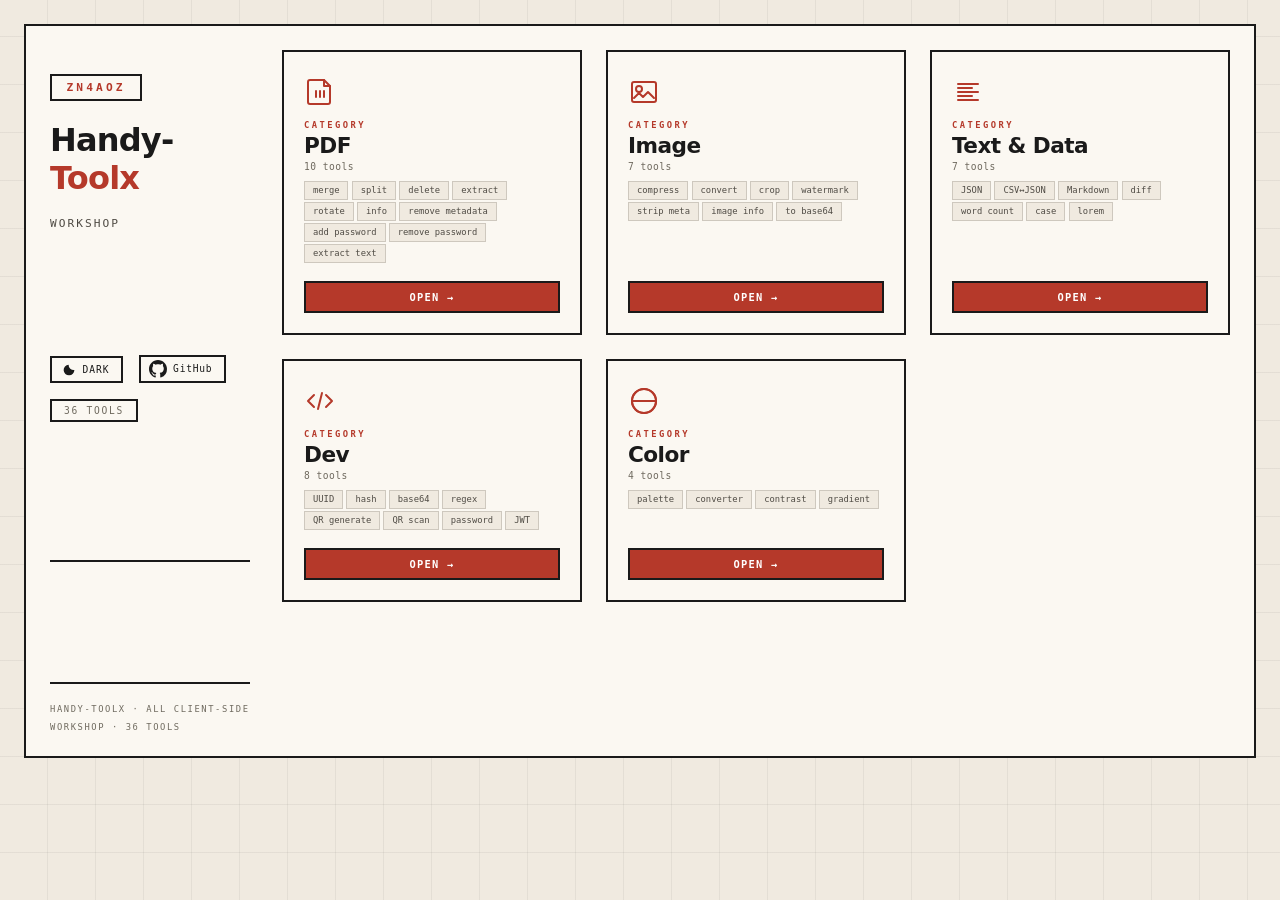
==== commit 6f6ea4a5: "Update index.html" ====
--- a/index.html
+++ b/index.html
@@ -3,8 +3,41 @@
 <head>
     <meta charset="UTF-8" />
     <meta name="viewport" content="width=device-width, initial-scale=1.0" />
-    <title>Handy Toolx</title>
+    <title>Handy-Toolx</title>
     <script src="assets/js/theme.js"></script>
+    <style>
+        :root{--bg:#F0EAE0;--ink:#1a1a1a;--ink2:#4f4b44;--ink3:#6f6a5f;--rust:#B5392A;--paper:#FBF8F2;--mono:'IBM Plex Mono','SF Mono',monospace;--sans:'Archivo',system-ui,sans-serif;--grid:repeating-linear-gradient(0deg,transparent,transparent 47px,rgba(26,26,26,.06)47px,rgba(26,26,26,.06)48px),repeating-linear-gradient(90deg,transparent,transparent 47px,rgba(26,26,26,.06)47px,rgba(26,26,26,.06)48px)}
+        *{margin:0;padding:0;box-sizing:border-box}
+        body{background:var(--bg);background-image:var(--grid);font-family:var(--sans);color:var(--ink);padding:2rem 1.5rem;min-height:100vh}
+        .app{max-width:1200px;margin:0 auto}
+        .header{display:flex;justify-content:space-between;align-items:baseline;padding:1.5rem 0 1.75rem;border-bottom:2px solid var(--ink);margin-bottom:2.5rem;flex-wrap:wrap;gap:1rem}
+        .header-left{display:flex;align-items:baseline;gap:1.25rem;flex-wrap:wrap}
+        .brand-tag{font-family:var(--mono);font-weight:600;font-size:.7rem;letter-spacing:.28em;text-transform:uppercase;color:var(--rust);border:2px solid var(--ink);padding:.3rem .9rem;background:var(--paper)}
+        .brand-title{font-weight:800;font-size:2rem;letter-spacing:-.025em}
+        .brand-title .rust{color:var(--rust)}
+        .brand-sub{font-family:var(--mono);font-size:.7rem;color:var(--ink2);letter-spacing:.18em;text-transform:uppercase}
+        .header-right{display:flex;align-items:center;gap:1rem;flex-wrap:wrap}
+        .header-meta{font-family:var(--mono);font-size:.6rem;color:var(--ink3);letter-spacing:.18em;text-transform:uppercase;border:2px solid var(--ink);padding:.25rem .75rem;background:var(--paper)}
+        .github-link{display:flex;align-items:center;gap:.4rem;font-family:var(--mono);font-size:.6rem;letter-spacing:.08em;color:var(--ink);border:2px solid var(--ink);padding:.2rem .7rem .2rem .5rem;background:var(--paper);text-decoration:none;transition:background .2s,color .2s;line-height:1}
+        .github-link:hover{background:var(--ink);color:var(--paper)}
+        .github-link:hover .github-icon path{fill:var(--paper)}
+        .github-icon{width:18px;height:18px;display:block;flex-shrink:0}
+        .github-icon path{fill:var(--ink);transition:fill .2s}
+        .deck{display:grid;grid-template-columns:repeat(auto-fill,minmax(220px,1fr));gap:1.5rem}
+        .card{background:var(--paper);border:2px solid var(--ink);padding:1.5rem 1.25rem 1.25rem;display:flex;flex-direction:column;transition:transform .2s,box-shadow .2s}
+        .card:hover{transform:translateY(-4px);box-shadow:0 8px 0 0 var(--ink)}
+        .card-icon svg{width:32px;height:32px;stroke:var(--rust);fill:none;stroke-width:2;stroke-linecap:round;stroke-linejoin:round;margin-bottom:.5rem}
+        .card-label{font-family:var(--mono);font-weight:600;font-size:.55rem;letter-spacing:.28em;text-transform:uppercase;color:var(--rust);margin-bottom:.2rem}
+        .card-title{font-weight:800;font-size:1.35rem;letter-spacing:-.025em;margin-bottom:.15rem}
+        .card-count{font-family:var(--mono);font-size:.6rem;color:var(--ink3);margin-bottom:.6rem;letter-spacing:.05em}
+        .card-tools{font-family:var(--mono);font-size:.6rem;color:var(--ink2);line-height:1.7;margin-bottom:1rem;flex:1}
+        .card-tools span{display:inline-block;background:var(--bg);padding:.05rem .5rem;margin:0 .2rem .15rem 0;border:1px solid #cec8be;font-size:.55rem}
+        .card-action{font-family:var(--mono);font-weight:600;font-size:.65rem;text-transform:uppercase;letter-spacing:.12em;color:#fff;background:var(--rust);border:2px solid var(--ink);padding:.5rem 1rem;text-align:center;text-decoration:none;width:100%;transition:background .2s;cursor:pointer}
+        .card-action:hover{background:var(--ink)}
+        .footer{margin-top:3rem;padding-top:1.25rem;border-top:2px solid var(--ink);font-family:var(--mono);font-size:.55rem;color:var(--ink3);letter-spacing:.18em;text-transform:uppercase;display:flex;justify-content:space-between;flex-wrap:wrap;gap:.5rem}
+        @media(max-width:640px){body{padding:1rem}.brand-title{font-size:1.5rem}.deck{grid-template-columns:1fr}}
+        body{transition:background-color .2s,color .2s}
+    </style>
     <link rel="stylesheet" href="assets/css/theme.css">
 </head>
 <body>
@@ -12,7 +45,7 @@
     <header class="header">
         <div class="header-left">
             <span class="brand-tag">Zn4AoZ</span>
-            <span class="brand-title">Handy <span class="rust">Toolx</span></span>
+            <span class="brand-title">Handy-<span class="rust">Toolx</span></span>
             <span class="brand-sub">workshop</span>
         </div>
         <div class="header-right">
--- a/assets/css/theme.css
+++ b/assets/css/theme.css
@@ -186,3 +186,104 @@
   margin-top: .75rem; border: 2px solid var(--ink); background: var(--bg); padding: .6rem .8rem;
   font-family: var(--mono); font-size: .7rem; word-break: break-word; display: none;
 }
+
+/* Landing page cards (deck) */
+.deck {
+  display: grid;
+  grid-template-columns: repeat(auto-fill, minmax(220px, 1fr));
+  gap: 1.5rem;
+}
+.card {
+  background: var(--paper);
+  border: 2px solid var(--ink);
+  padding: 1.5rem 1.25rem 1.25rem;
+  display: flex;
+  flex-direction: column;
+  transition: transform .2s, box-shadow .2s;
+}
+.card:hover {
+  transform: translateY(-4px);
+  box-shadow: 0 8px 0 0 var(--ink);
+}
+.card-icon svg {
+  width: 32px;
+  height: 32px;
+  stroke: var(--rust);
+  fill: none;
+  stroke-width: 2;
+  stroke-linecap: round;
+  stroke-linejoin: round;
+  margin-bottom: .5rem;
+}
+.card-label {
+  font-family: var(--mono);
+  font-weight: 600;
+  font-size: .55rem;
+  letter-spacing: .28em;
+  text-transform: uppercase;
+  color: var(--rust);
+  margin-bottom: .2rem;
+}
+.card-title {
+  font-weight: 800;
+  font-size: 1.35rem;
+  letter-spacing: -0.025em;
+  margin-bottom: .15rem;
+}
+.card-count {
+  font-family: var(--mono);
+  font-size: .6rem;
+  color: var(--ink3);
+  margin-bottom: .6rem;
+  letter-spacing: .05em;
+}
+.card-tools {
+  font-family: var(--mono);
+  font-size: .6rem;
+  color: var(--ink2);
+  line-height: 1.7;
+  margin-bottom: 1rem;
+  flex: 1;
+}
+.card-tools span {
+  display: inline-block;
+  background: var(--bg);
+  padding: .05rem .5rem;
+  margin: 0 .2rem .15rem 0;
+  border: 1px solid #cec8be;
+  font-size: .55rem;
+}
+.card-action {
+  font-family: var(--mono);
+  font-weight: 600;
+  font-size: .65rem;
+  text-transform: uppercase;
+  letter-spacing: .12em;
+  color: #fff;
+  background: var(--rust);
+  border: 2px solid var(--ink);
+  padding: .5rem 1rem;
+  text-align: center;
+  text-decoration: none;
+  width: 100%;
+  transition: background .2s;
+  cursor: pointer;
+  margin-top: auto;
+}
+.card-action:hover {
+  background: var(--ink);
+}
+.footer {
+  margin-top: 3rem;
+  padding-top: 1.25rem;
+  border-top: 2px solid var(--ink);
+  font-family: var(--mono);
+  font-size: .55rem;
+  color: var(--ink3);
+  letter-spacing: .18em;
+  text-transform: uppercase;
+  display: flex;
+  justify-content: space-between;
+  flex-wrap: wrap;
+  gap: .5rem;
+}
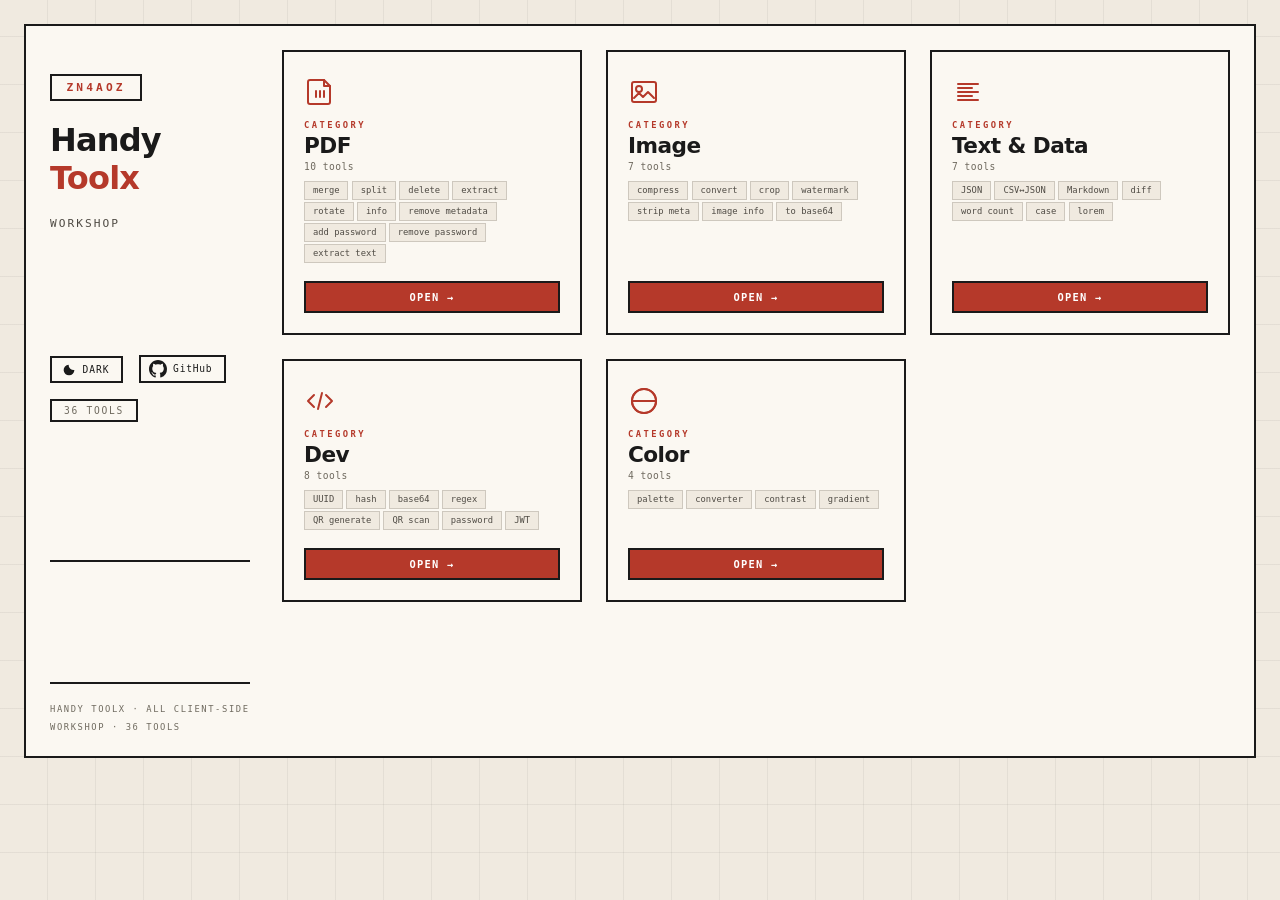
==== commit 2347335f: "Update index.html" ====
--- a/index.html
+++ b/index.html
@@ -3,7 +3,7 @@
 <head>
     <meta charset="UTF-8" />
     <meta name="viewport" content="width=device-width, initial-scale=1.0" />
-    <title>Handy-Toolx</title>
+    <title>Handy Toolx</title>
     <script src="assets/js/theme.js"></script>
     <style>
         :root{--bg:#F0EAE0;--ink:#1a1a1a;--ink2:#4f4b44;--ink3:#6f6a5f;--rust:#B5392A;--paper:#FBF8F2;--mono:'IBM Plex Mono','SF Mono',monospace;--sans:'Archivo',system-ui,sans-serif;--grid:repeating-linear-gradient(0deg,transparent,transparent 47px,rgba(26,26,26,.06)47px,rgba(26,26,26,.06)48px),repeating-linear-gradient(90deg,transparent,transparent 47px,rgba(26,26,26,.06)47px,rgba(26,26,26,.06)48px)}
@@ -45,7 +45,7 @@
     <header class="header">
         <div class="header-left">
             <span class="brand-tag">Zn4AoZ</span>
-            <span class="brand-title">Handy-<span class="rust">Toolx</span></span>
+            <span class="brand-title">Handy <span class="rust">Toolx</span></span>
             <span class="brand-sub">workshop</span>
         </div>
         <div class="header-right">
@@ -106,7 +106,7 @@
     </div>
 
     <div class="footer">
-        <span>Handy-Toolx · all client-side</span>
+        <span>Handy Toolx · all client-side</span>
         <span>workshop · 36 tools</span>
     </div>
 </div>
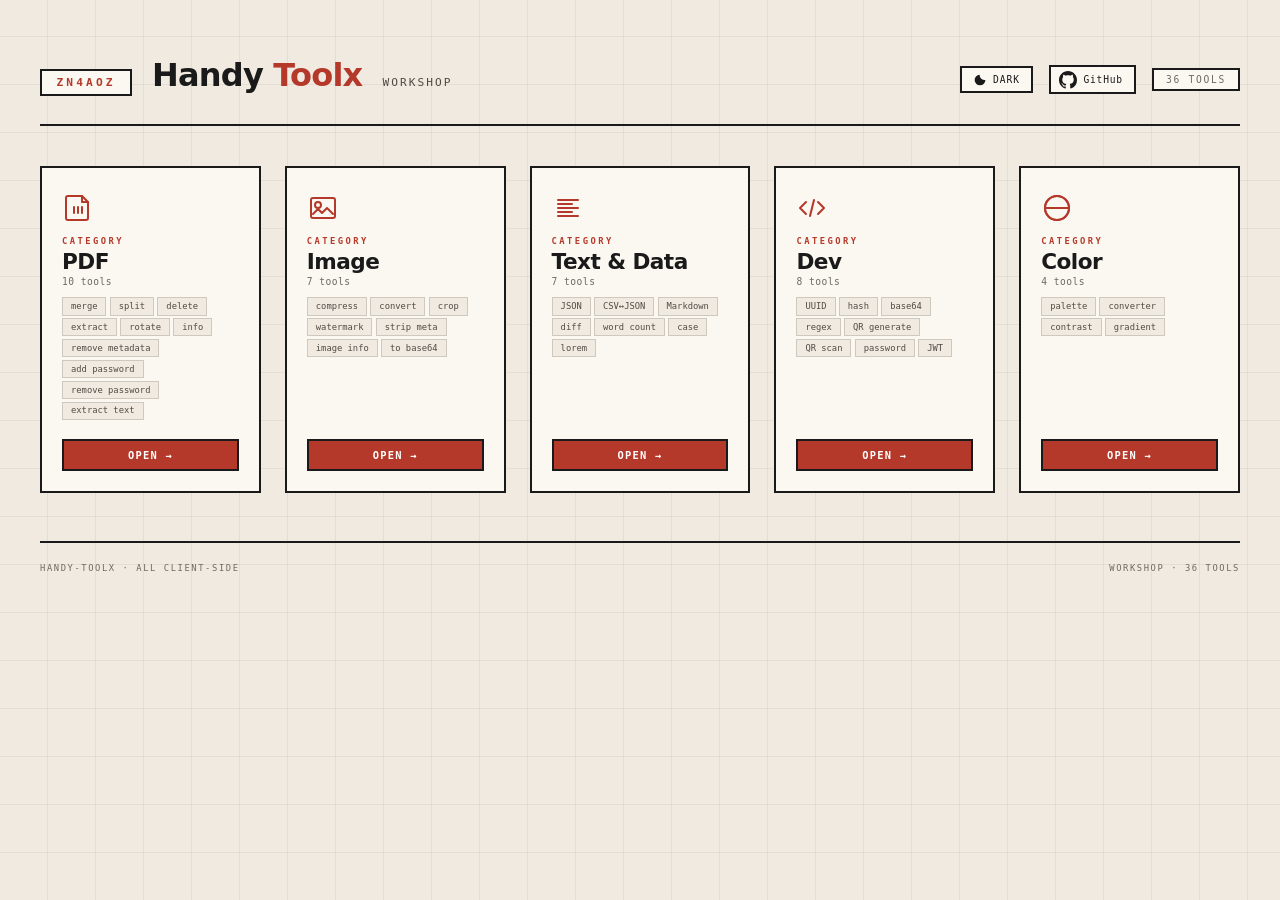
==== commit 44ccc36a: "Correct Handy Toolx to Handy-Toolx in index.html" ====
--- a/index.html
+++ b/index.html
@@ -3,7 +3,7 @@
 <head>
     <meta charset="UTF-8" />
     <meta name="viewport" content="width=device-width, initial-scale=1.0" />
-    <title>Handy Toolx</title>
+    <title>Handy-Toolx</title>
     <script src="assets/js/theme.js"></script>
     <style>
         :root{--bg:#F0EAE0;--ink:#1a1a1a;--ink2:#4f4b44;--ink3:#6f6a5f;--rust:#B5392A;--paper:#FBF8F2;--mono:'IBM Plex Mono','SF Mono',monospace;--sans:'Archivo',system-ui,sans-serif;--grid:repeating-linear-gradient(0deg,transparent,transparent 47px,rgba(26,26,26,.06)47px,rgba(26,26,26,.06)48px),repeating-linear-gradient(90deg,transparent,transparent 47px,rgba(26,26,26,.06)47px,rgba(26,26,26,.06)48px)}
@@ -106,7 +106,7 @@
     </div>
 
     <div class="footer">
-        <span>Handy Toolx · all client-side</span>
+        <span>Handy-Toolx · all client-side</span>
         <span>workshop · 36 tools</span>
     </div>
 </div>
--- a/assets/css/theme.css
+++ b/assets/css/theme.css
@@ -3,54 +3,24 @@
    can still override anything here (e.g. text-data.html's smaller
    sidebar nav font) with a same-specificity rule later in the cascade. */
 
+/* Handy Toolx — universal theme (colors, fonts, reset, dark mode) plus
+   small components shared across every page. Loaded by every page.
+   Page-specific <style> blocks come AFTER this file's <link> so a page
+   can still override anything here with a same-specificity rule later
+   in the cascade.
+
+   NOTE: index.html and the tool pages each define their OWN .app and
+   body padding (their layouts are genuinely different — a card deck
+   vs. a sidebar+panel shell), so those stay out of this shared file on
+   purpose. The tool pages' shared sidebar/panel layout lives in
+   tool-shell.css instead, loaded only by tool-pages/*.html. */
+
 :root{--bg:#F0EAE0;--ink:#1a1a1a;--ink2:#4f4b44;--ink3:#6f6a5f;--rust:#B5392A;--rust-soft:rgba(181,57,42,.08);--paper:#FBF8F2;--mono:'IBM Plex Mono','SF Mono',monospace;--sans:'Archivo',system-ui,sans-serif;--grid:repeating-linear-gradient(0deg,transparent,transparent 47px,rgba(26,26,26,.06)47px,rgba(26,26,26,.06)48px),repeating-linear-gradient(90deg,transparent,transparent 47px,rgba(26,26,26,.06)47px,rgba(26,26,26,.06)48px);--sidebar:200px}
 @font-face{font-family:Archivo;src:url(../assets/fonts/archivo-variable.woff2)format('woff2');font-weight:400 900;font-display:swap}
 @font-face{font-family:'IBM Plex Mono';src:url(../assets/fonts/ibm-plex-mono-variable.woff2)format('woff2');font-weight:400 700;font-display:swap}
 *{margin:0;padding:0;box-sizing:border-box}
-body{background:var(--bg);background-image:var(--grid);font-family:var(--sans);color:var(--ink);padding:1.5rem;min-height:100vh;transition:background-color .2s,color .2s}
+body{background:var(--bg);background-image:var(--grid);font-family:var(--sans);color:var(--ink);min-height:100vh;transition:background-color .2s,color .2s}
 a{color:var(--rust)}
-.app{max-width:1400px;margin:0 auto;display:grid;grid-template-columns:var(--sidebar) 1fr;gap:2rem;background:var(--paper);border:2px solid var(--ink);padding:1.5rem;min-height:80vh}
-.sidebar{border-right:2px solid var(--ink);padding-right:1.5rem;display:flex;flex-direction:column}
-.sidebar-header{display:flex;flex-direction:column;gap:.2rem;padding-bottom:1rem;border-bottom:2px solid var(--ink);margin-bottom:1rem}
-.sidebar-header-row{display:flex;justify-content:space-between;align-items:flex-start;gap:.5rem}
-.sidebar-brand{font-family:var(--mono);font-weight:600;font-size:.6rem;letter-spacing:.28em;text-transform:uppercase;color:var(--rust)}
-.sidebar-title{font-weight:800;font-size:1.2rem;letter-spacing:-.025em}
-.sidebar-back{font-family:var(--mono);font-size:.55rem;text-transform:uppercase;letter-spacing:.18em;color:var(--ink3);margin-top:.2rem}
-.sidebar-back:hover{color:var(--rust);text-decoration:none}
-.sidebar-nav{display:flex;flex-direction:column;gap:.1rem;flex:1}
-.sidebar-nav .tool-btn{font-family:var(--mono);font-size:.65rem;text-align:left;padding:.4rem .7rem;border:none;border-left:3px solid transparent;background:transparent;color:var(--ink2);cursor:pointer;transition:background .15s,border-color .15s;letter-spacing:.02em}
-.sidebar-nav .tool-btn:hover{background:var(--bg);color:var(--ink)}
-.sidebar-nav .tool-btn.active{border-left-color:var(--rust);background:var(--rust-soft);color:var(--ink);font-weight:600}
-.main{display:flex;flex-direction:column;min-width:0}
-.main-header{padding-bottom:.75rem;border-bottom:2px solid var(--ink);margin-bottom:1.25rem}
-.main-header h2{font-weight:800;font-size:1.4rem;letter-spacing:-.025em}
-.main-header .desc{font-family:var(--mono);font-size:.65rem;color:var(--ink3);margin-top:.1rem;letter-spacing:.05em}
-.tool-panel{display:none;animation:fadeIn .25s cubic-bezier(.16,1,.3,1)}
-.tool-panel.active{display:block}
-@keyframes fadeIn{from{opacity:0;transform:translateY(6px)}to{opacity:1;transform:translateY(0)}}
-.tool-panel label{font-family:var(--mono);font-size:.65rem;font-weight:600;text-transform:uppercase;letter-spacing:.08em;display:block;margin-top:.9rem;margin-bottom:.2rem;color:var(--ink2)}
-.tool-panel label:first-of-type{margin-top:0}
-.tool-panel input[type=file],.tool-panel input[type=text],.tool-panel input[type=number],.tool-panel select{width:100%;background:var(--paper);border:2px solid var(--ink);padding:.4rem .6rem;font-family:var(--mono);font-size:.7rem;color:var(--ink)}
-.tool-panel input[type=file]{padding:.4rem;cursor:pointer}
-.tool-panel input[type=file]::file-selector-button{font-family:var(--mono);font-size:.6rem;padding:.25rem .75rem;border:2px solid var(--ink);background:var(--bg);color:var(--ink);cursor:pointer;margin-right:.75rem;transition:background .15s}
-.tool-panel input[type=file]::file-selector-button:hover{background:var(--ink);color:var(--paper)}
-.action{margin-top:1.2rem;font-family:var(--mono);font-weight:600;font-size:.65rem;text-transform:uppercase;letter-spacing:.12em;padding:.45rem 1.2rem;border:2px solid var(--ink);background:var(--rust);color:#fff;cursor:pointer;transition:background .2s}
-.action:hover{background:var(--ink);color:#fff}
-.action.secondary{background:var(--paper);color:var(--ink);margin-left:.5rem}
-.action.secondary:hover{background:var(--bg)}
-.action.copied{background:#2b6e3b!important;border-color:#2b6e3b!important;color:#fff!important;animation:copyPulse .3s ease}
-@keyframes copyPulse{0%{transform:scale(1)}40%{transform:scale(1.06)}100%{transform:scale(1)}}
-.status{font-size:.65rem;font-family:var(--mono);color:var(--ink2);margin-top:.6rem;min-height:1.2rem}
-.status.err{color:#b5392a}
-.status.ok{color:#2b6e3b}
-@media(max-width:768px){
-  .app{grid-template-columns:1fr;padding:1rem;gap:1rem}
-  .sidebar{border-right:none;border-bottom:2px solid var(--ink);padding-right:0;padding-bottom:.75rem}
-  .sidebar-nav{flex-direction:row;flex-wrap:wrap;gap:.1rem}
-  .sidebar-nav .tool-btn{border-left:none;border-bottom:3px solid transparent;padding:.3rem .5rem;font-size:.6rem}
-  .sidebar-nav .tool-btn.active{border-left:none;border-bottom-color:var(--rust)}
-  body{padding:.75rem}
-}
 
 html[data-theme="dark"] {
   --bg: #17161a;
@@ -186,104 +156,3 @@
   margin-top: .75rem; border: 2px solid var(--ink); background: var(--bg); padding: .6rem .8rem;
   font-family: var(--mono); font-size: .7rem; word-break: break-word; display: none;
 }
-
-/* Landing page cards (deck) */
-.deck {
-  display: grid;
-  grid-template-columns: repeat(auto-fill, minmax(220px, 1fr));
-  gap: 1.5rem;
-}
-.card {
-  background: var(--paper);
-  border: 2px solid var(--ink);
-  padding: 1.5rem 1.25rem 1.25rem;
-  display: flex;
-  flex-direction: column;
-  transition: transform .2s, box-shadow .2s;
-}
-.card:hover {
-  transform: translateY(-4px);
-  box-shadow: 0 8px 0 0 var(--ink);
-}
-.card-icon svg {
-  width: 32px;
-  height: 32px;
-  stroke: var(--rust);
-  fill: none;
-  stroke-width: 2;
-  stroke-linecap: round;
-  stroke-linejoin: round;
-  margin-bottom: .5rem;
-}
-.card-label {
-  font-family: var(--mono);
-  font-weight: 600;
-  font-size: .55rem;
-  letter-spacing: .28em;
-  text-transform: uppercase;
-  color: var(--rust);
-  margin-bottom: .2rem;
-}
-.card-title {
-  font-weight: 800;
-  font-size: 1.35rem;
-  letter-spacing: -0.025em;
-  margin-bottom: .15rem;
-}
-.card-count {
-  font-family: var(--mono);
-  font-size: .6rem;
-  color: var(--ink3);
-  margin-bottom: .6rem;
-  letter-spacing: .05em;
-}
-.card-tools {
-  font-family: var(--mono);
-  font-size: .6rem;
-  color: var(--ink2);
-  line-height: 1.7;
-  margin-bottom: 1rem;
-  flex: 1;
-}
-.card-tools span {
-  display: inline-block;
-  background: var(--bg);
-  padding: .05rem .5rem;
-  margin: 0 .2rem .15rem 0;
-  border: 1px solid #cec8be;
-  font-size: .55rem;
-}
-.card-action {
-  font-family: var(--mono);
-  font-weight: 600;
-  font-size: .65rem;
-  text-transform: uppercase;
-  letter-spacing: .12em;
-  color: #fff;
-  background: var(--rust);
-  border: 2px solid var(--ink);
-  padding: .5rem 1rem;
-  text-align: center;
-  text-decoration: none;
-  width: 100%;
-  transition: background .2s;
-  cursor: pointer;
-  margin-top: auto;
-}
-.card-action:hover {
-  background: var(--ink);
-}
-.footer {
-  margin-top: 3rem;
-  padding-top: 1.25rem;
-  border-top: 2px solid var(--ink);
-  font-family: var(--mono);
-  font-size: .55rem;
-  color: var(--ink3);
-  letter-spacing: .18em;
-  text-transform: uppercase;
-  display: flex;
-  justify-content: space-between;
-  flex-wrap: wrap;
-  gap: .5rem;
-}
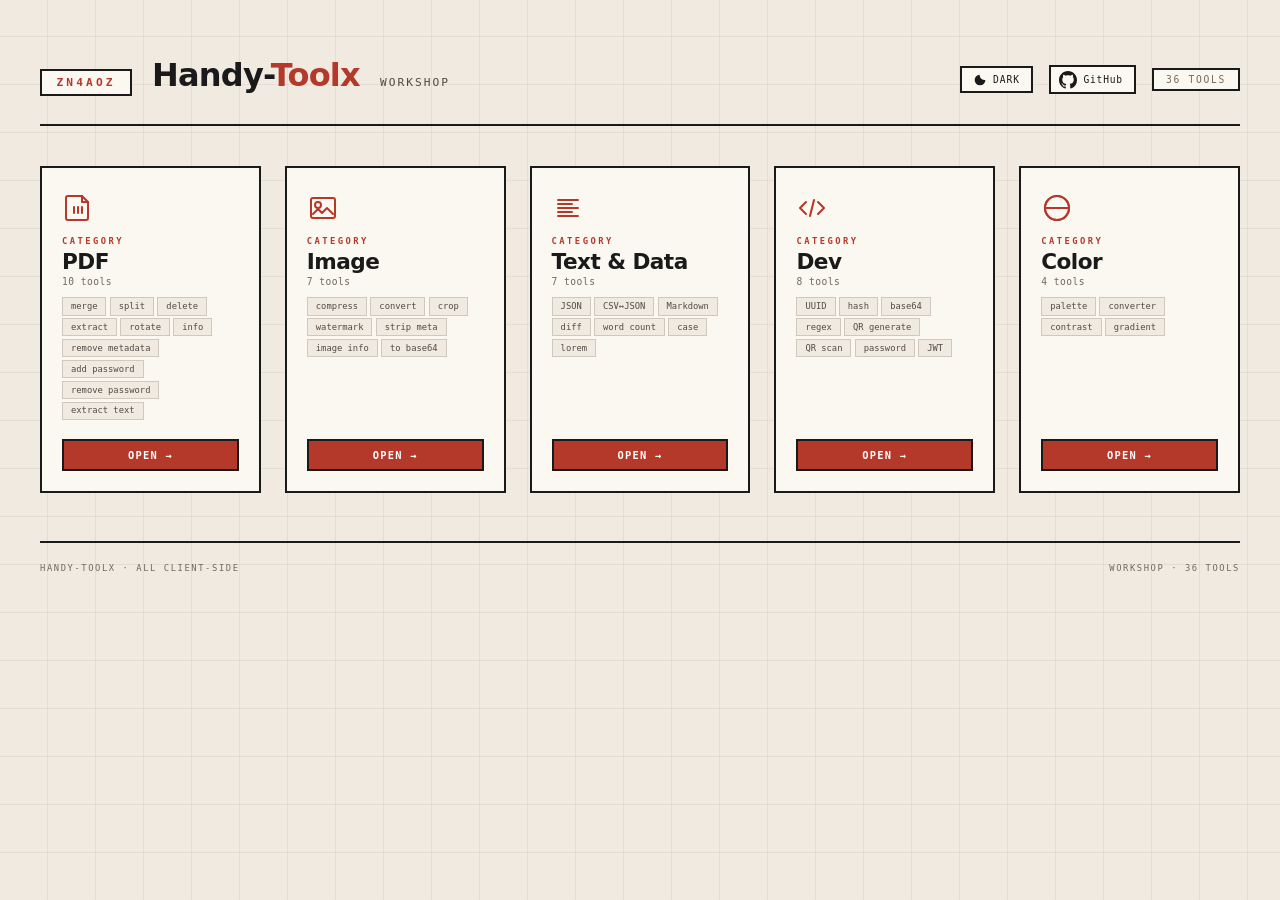
==== commit 7668212a: "Update index.html" ====
--- a/index.html
+++ b/index.html
@@ -45,7 +45,7 @@
     <header class="header">
         <div class="header-left">
             <span class="brand-tag">Zn4AoZ</span>
-            <span class="brand-title">Handy <span class="rust">Toolx</span></span>
+            <span class="brand-title">Handy-<span class="rust">Toolx</span></span>
             <span class="brand-sub">workshop</span>
         </div>
         <div class="header-right">
